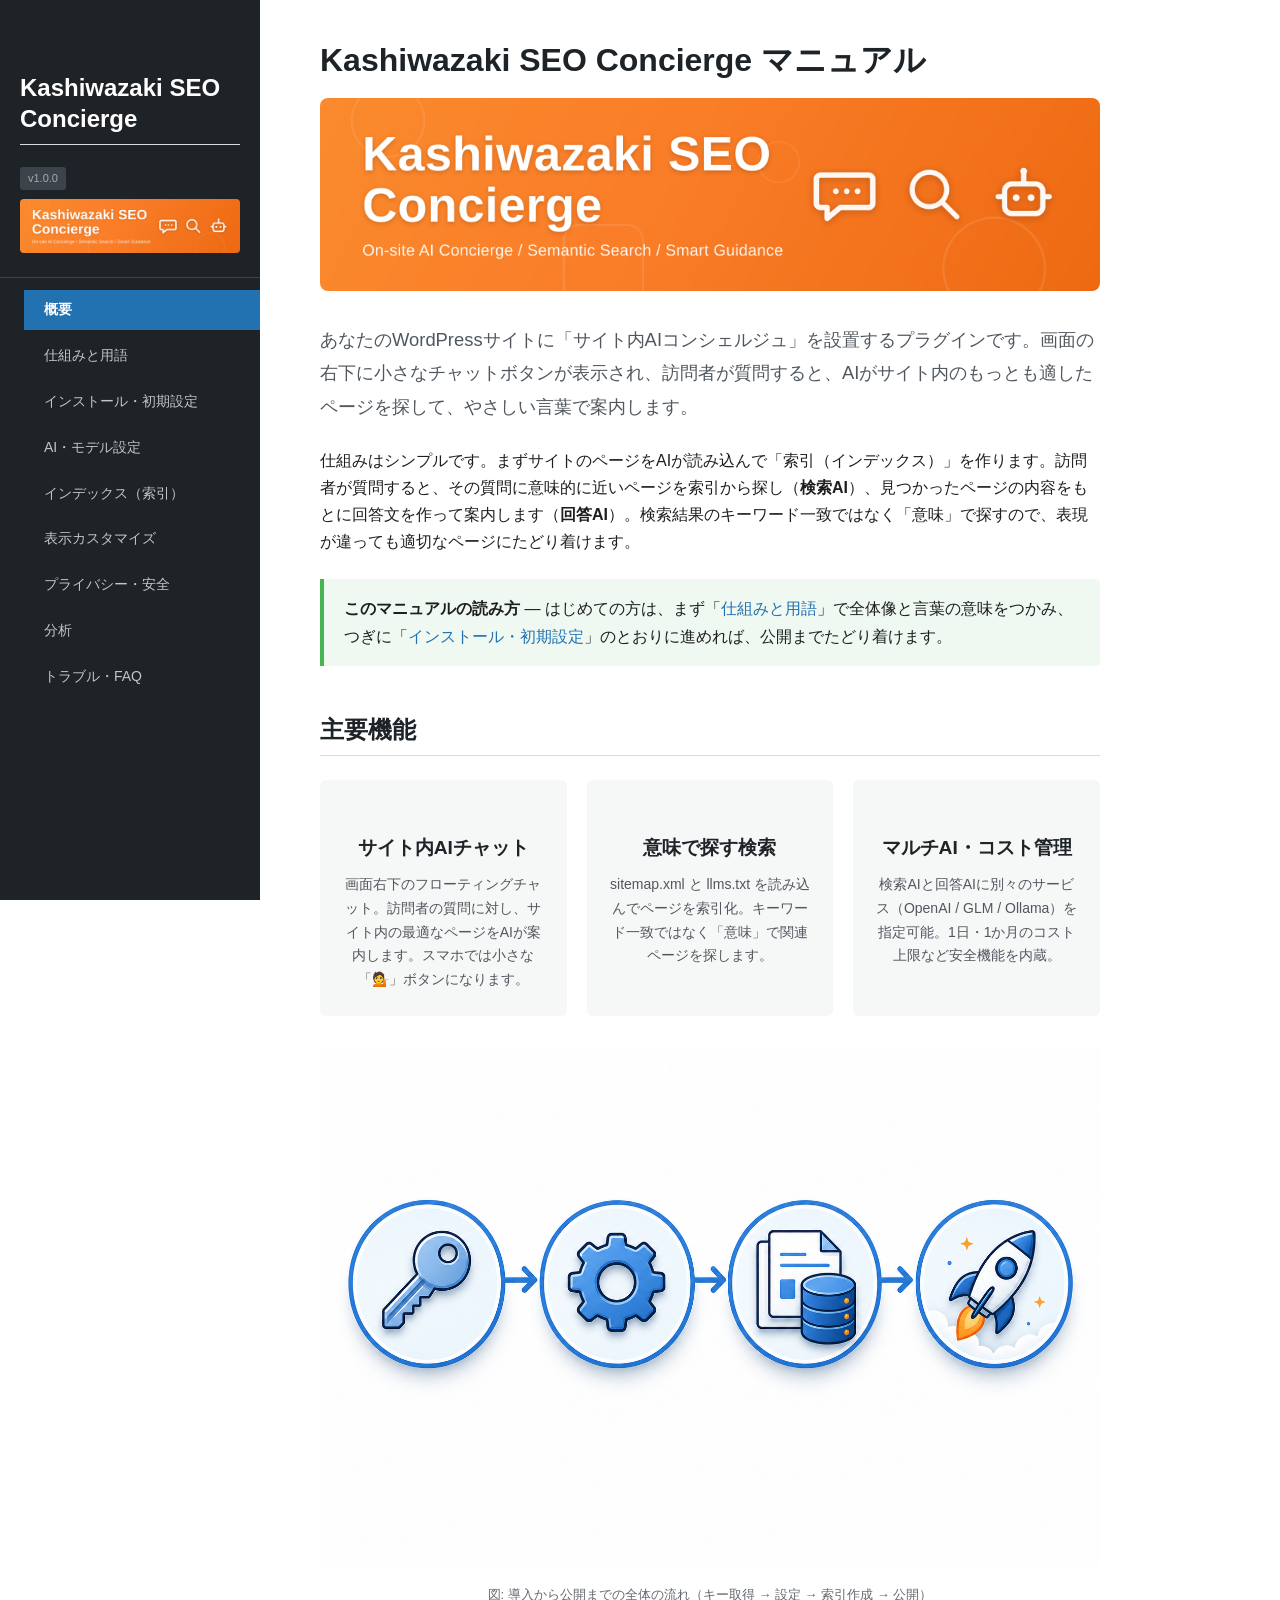
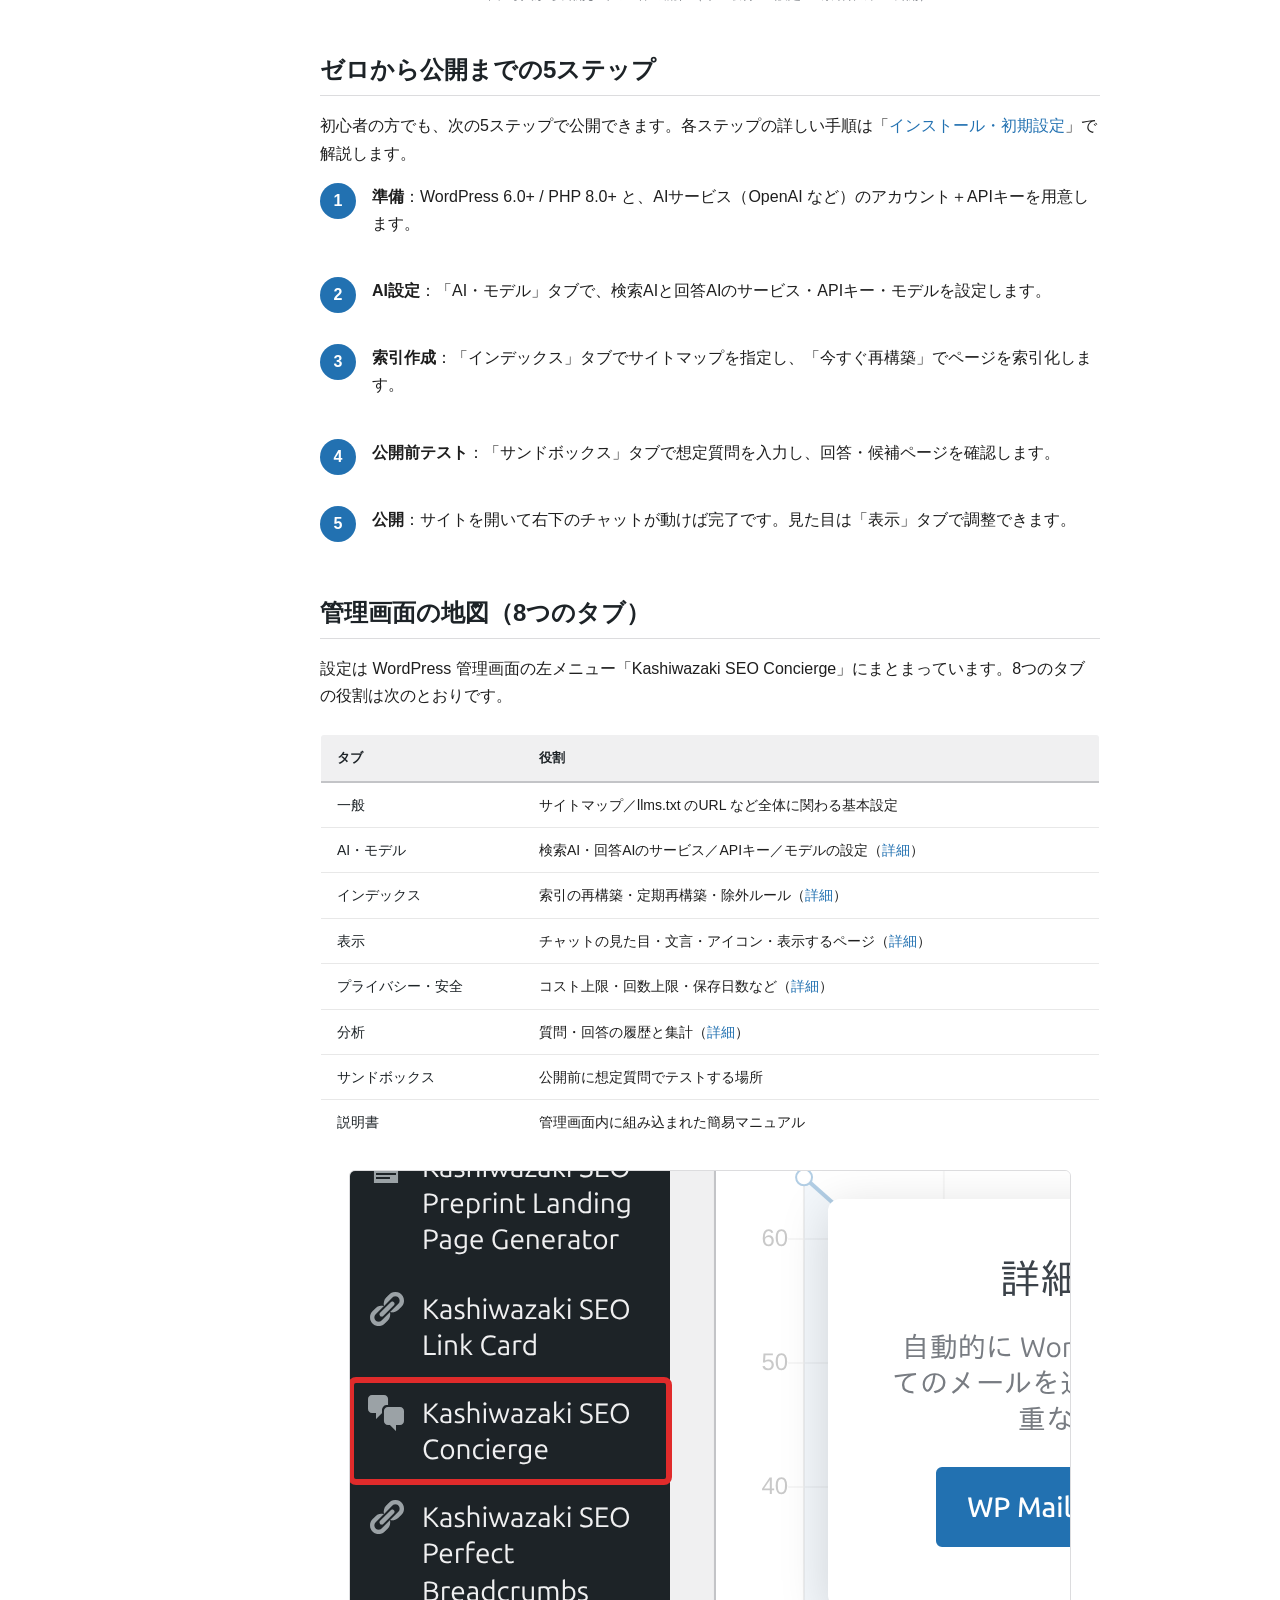
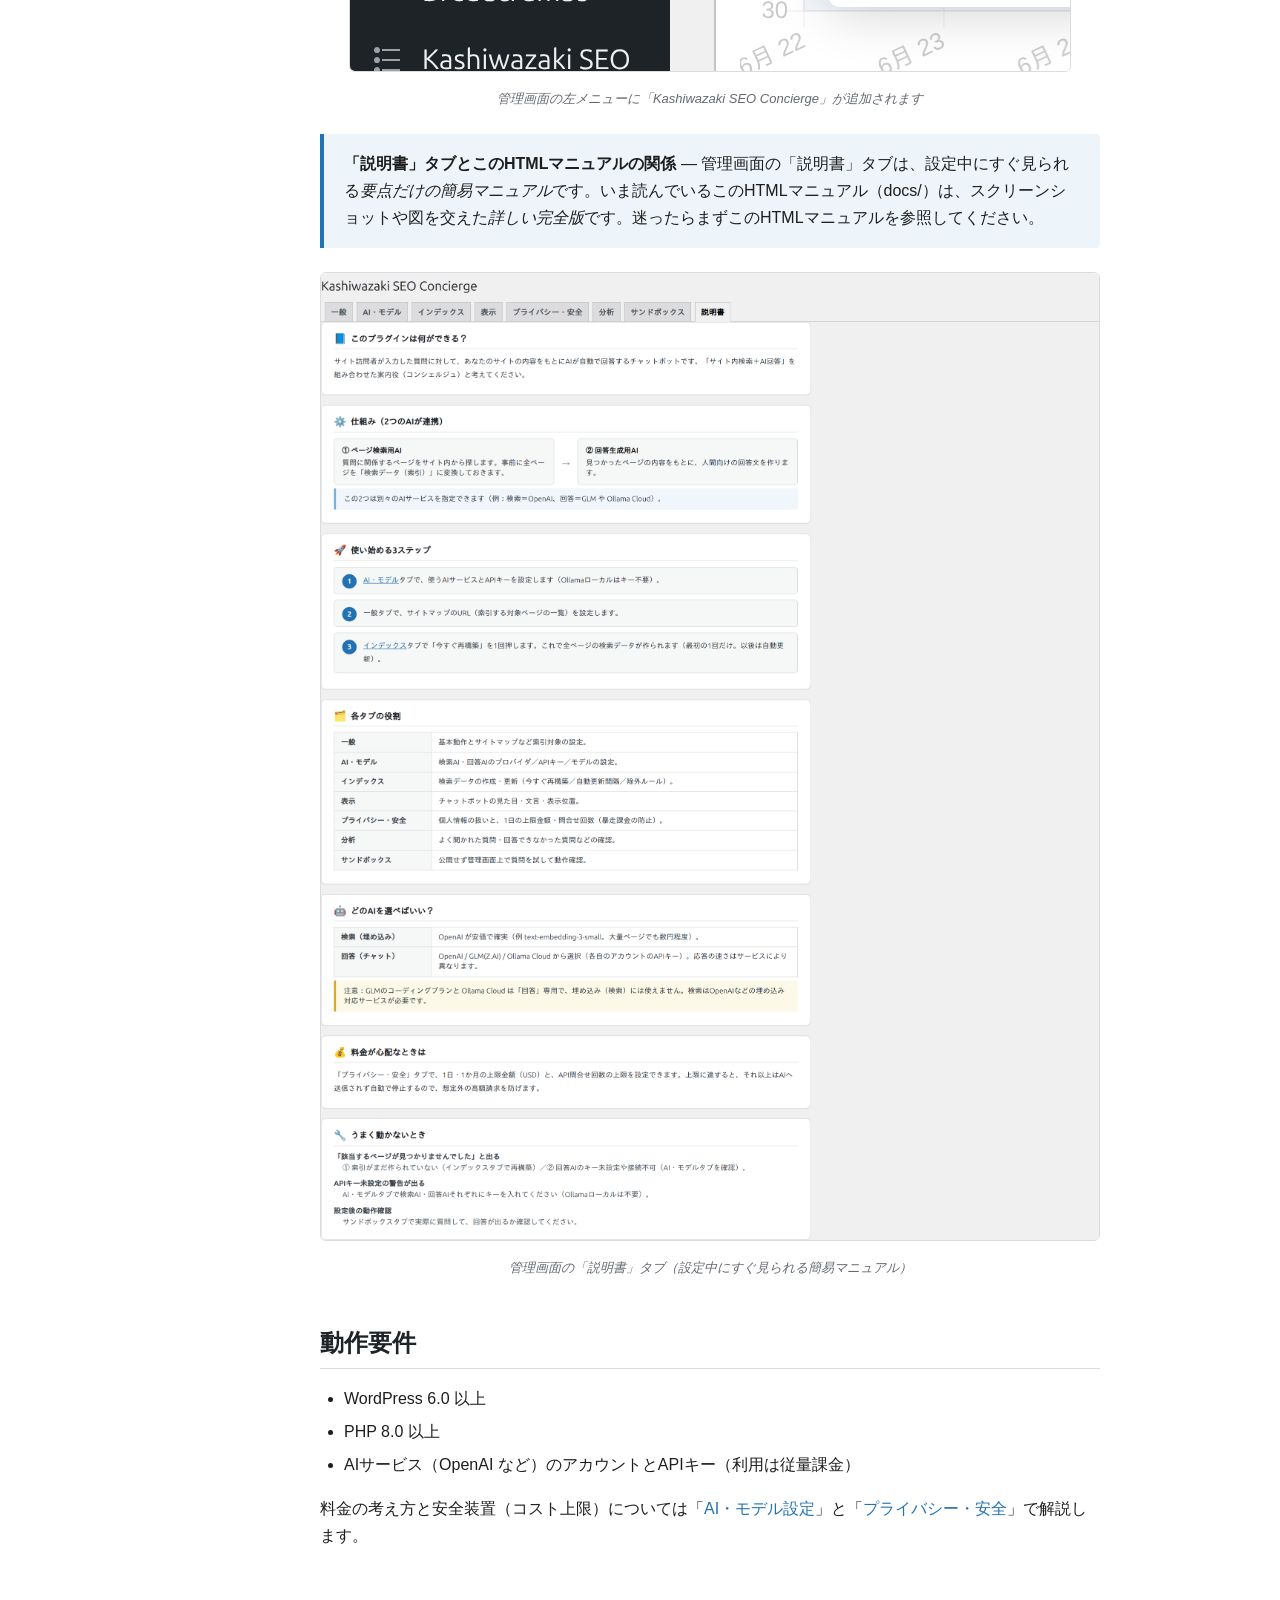
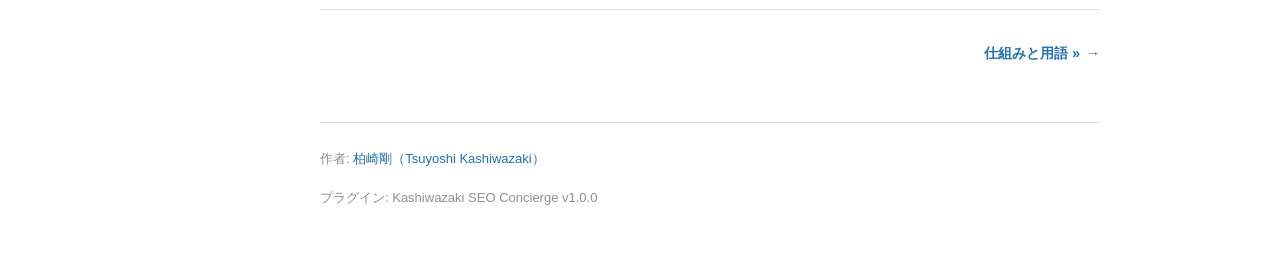
==== docs/index.html @ 4ad01d06 "Initial release v1.0.0" ====
<!DOCTYPE html>
<html lang="ja">
<head>
    <meta charset="UTF-8">
    <meta name="viewport" content="width=device-width, initial-scale=1.0">
    <title>概要 - Kashiwazaki SEO Concierge マニュアル</title>
    <link rel="stylesheet" href="css/style.css?v=1">
</head>
<body>
    <button class="hamburger-btn" aria-label="メニューを開く">&#9776;</button>
    <nav class="sidebar">
        <div class="sidebar-header">
            <h2 style="color:#fff;">Kashiwazaki SEO Concierge</h2>
            <span class="version">v1.0.0</span>
            <img src="images/main-visual.png" alt="" style="width:100%;border-radius:4px;margin-top:8px;">
        </div>
        <ul>
            <li><a href="index.html">概要</a></li>
            <li><a href="concepts.html">仕組みと用語</a></li>
            <li><a href="setup.html">インストール・初期設定</a></li>
            <li><a href="ai-settings.html">AI・モデル設定</a></li>
            <li><a href="index-settings.html">インデックス（索引）</a></li>
            <li><a href="display.html">表示カスタマイズ</a></li>
            <li><a href="privacy-safety.html">プライバシー・安全</a></li>
            <li><a href="analytics.html">分析</a></li>
            <li><a href="troubleshooting.html">トラブル・FAQ</a></li>
        </ul>
    </nav>
    <main class="content">
        <h1>Kashiwazaki SEO Concierge マニュアル</h1>

        <img src="images/main-visual.png" alt="Kashiwazaki SEO Concierge メインビジュアル" style="width:100%; border-radius:8px; margin-bottom:24px;">

        <p class="lead">あなたのWordPressサイトに「サイト内AIコンシェルジュ」を設置するプラグインです。画面の右下に小さなチャットボタンが表示され、訪問者が質問すると、AIがサイト内のもっとも適したページを探して、やさしい言葉で案内します。</p>

        <p>仕組みはシンプルです。まずサイトのページをAIが読み込んで「索引（インデックス）」を作ります。訪問者が質問すると、その質問に意味的に近いページを索引から探し（<strong>検索AI</strong>）、見つかったページの内容をもとに回答文を作って案内します（<strong>回答AI</strong>）。検索結果のキーワード一致ではなく「意味」で探すので、表現が違っても適切なページにたどり着けます。</p>

        <div class="callout callout-tip">
            <p><strong>このマニュアルの読み方</strong> — はじめての方は、まず「<a href="concepts.html">仕組みと用語</a>」で全体像と言葉の意味をつかみ、つぎに「<a href="setup.html">インストール・初期設定</a>」のとおりに進めれば、公開までたどり着けます。</p>
        </div>

        <section>
            <h2>主要機能</h2>
            <div class="feature-cards">
                <div class="feature-card">
                    <h3>サイト内AIチャット</h3>
                    <p>画面右下のフローティングチャット。訪問者の質問に対し、サイト内の最適なページをAIが案内します。スマホでは小さな「💁」ボタンになります。</p>
                </div>
                <div class="feature-card">
                    <h3>意味で探す検索</h3>
                    <p>sitemap.xml と llms.txt を読み込んでページを索引化。キーワード一致ではなく「意味」で関連ページを探します。</p>
                </div>
                <div class="feature-card">
                    <h3>マルチAI・コスト管理</h3>
                    <p>検索AIと回答AIに別々のサービス（OpenAI / GLM / Ollama）を指定可能。1日・1か月のコスト上限など安全機能を内蔵。</p>
                </div>
            </div>
        </section>

        <figure class="infographic">
            <img src="images/infographics/overview-flow.png" alt="導入から公開までの全体の流れ" class="lightbox-trigger">
            <figcaption>図: 導入から公開までの全体の流れ（キー取得 → 設定 → 索引作成 → 公開）</figcaption>
        </figure>

        <section>
            <h2>ゼロから公開までの5ステップ</h2>
            <p>初心者の方でも、次の5ステップで公開できます。各ステップの詳しい手順は「<a href="setup.html">インストール・初期設定</a>」で解説します。</p>
            <div class="step">
                <span class="step-number">1</span>
                <div class="step-body"><p><strong>準備</strong>：WordPress 6.0+ / PHP 8.0+ と、AIサービス（OpenAI など）のアカウント＋APIキーを用意します。</p></div>
            </div>
            <div class="step">
                <span class="step-number">2</span>
                <div class="step-body"><p><strong>AI設定</strong>：「AI・モデル」タブで、検索AIと回答AIのサービス・APIキー・モデルを設定します。</p></div>
            </div>
            <div class="step">
                <span class="step-number">3</span>
                <div class="step-body"><p><strong>索引作成</strong>：「インデックス」タブでサイトマップを指定し、「今すぐ再構築」でページを索引化します。</p></div>
            </div>
            <div class="step">
                <span class="step-number">4</span>
                <div class="step-body"><p><strong>公開前テスト</strong>：「サンドボックス」タブで想定質問を入力し、回答・候補ページを確認します。</p></div>
            </div>
            <div class="step">
                <span class="step-number">5</span>
                <div class="step-body"><p><strong>公開</strong>：サイトを開いて右下のチャットが動けば完了です。見た目は「表示」タブで調整できます。</p></div>
            </div>
        </section>

        <section>
            <h2>管理画面の地図（8つのタブ）</h2>
            <p>設定は WordPress 管理画面の左メニュー「Kashiwazaki SEO Concierge」にまとまっています。8つのタブの役割は次のとおりです。</p>
            <table>
                <thead><tr><th style="width:26%;">タブ</th><th>役割</th></tr></thead>
                <tbody>
                    <tr><td>一般</td><td>サイトマップ／llms.txt のURL など全体に関わる基本設定</td></tr>
                    <tr><td>AI・モデル</td><td>検索AI・回答AIのサービス／APIキー／モデルの設定（<a href="ai-settings.html">詳細</a>）</td></tr>
                    <tr><td>インデックス</td><td>索引の再構築・定期再構築・除外ルール（<a href="index-settings.html">詳細</a>）</td></tr>
                    <tr><td>表示</td><td>チャットの見た目・文言・アイコン・表示するページ（<a href="display.html">詳細</a>）</td></tr>
                    <tr><td>プライバシー・安全</td><td>コスト上限・回数上限・保存日数など（<a href="privacy-safety.html">詳細</a>）</td></tr>
                    <tr><td>分析</td><td>質問・回答の履歴と集計（<a href="analytics.html">詳細</a>）</td></tr>
                    <tr><td>サンドボックス</td><td>公開前に想定質問でテストする場所</td></tr>
                    <tr><td>説明書</td><td>管理画面内に組み込まれた簡易マニュアル</td></tr>
                </tbody>
            </table>
            <figure class="screenshot">
                <img src="images/screenshots/00-menu.png" alt="管理画面メニューの位置" class="lightbox-trigger">
                <figcaption>管理画面の左メニューに「Kashiwazaki SEO Concierge」が追加されます</figcaption>
            </figure>
        </section>

        <div class="callout callout-note">
            <p><strong>「説明書」タブとこのHTMLマニュアルの関係</strong> — 管理画面の「説明書」タブは、設定中にすぐ見られる<em>要点だけの簡易マニュアル</em>です。いま読んでいるこのHTMLマニュアル（docs/）は、スクリーンショットや図を交えた<em>詳しい完全版</em>です。迷ったらまずこのHTMLマニュアルを参照してください。</p>
        </div>

        <figure class="screenshot">
            <img src="images/screenshots/08-manual.png" alt="管理画面内の説明書タブ" class="lightbox-trigger">
            <figcaption>管理画面の「説明書」タブ（設定中にすぐ見られる簡易マニュアル）</figcaption>
        </figure>

        <section>
            <h2>動作要件</h2>
            <ul>
                <li>WordPress 6.0 以上</li>
                <li>PHP 8.0 以上</li>
                <li>AIサービス（OpenAI など）のアカウントとAPIキー（利用は従量課金）</li>
            </ul>
            <p>料金の考え方と安全装置（コスト上限）については「<a href="ai-settings.html">AI・モデル設定</a>」と「<a href="privacy-safety.html">プライバシー・安全</a>」で解説します。</p>
        </section>

        <nav class="page-nav">
            <span></span>
            <a href="concepts.html" class="next">仕組みと用語 &raquo;</a>
        </nav>

        <footer class="manual-footer">
            <p>作者: <a href="https://www.tsuyoshikashiwazaki.jp/profile/" target="_blank" rel="noopener">柏崎剛（Tsuyoshi Kashiwazaki）</a></p>
            <p>プラグイン: Kashiwazaki SEO Concierge v1.0.0</p>
        </footer>
    </main>

    <div class="lightbox"></div>

    <script src="js/manual.js?v=1"></script>
</body>
</html>
---- docs/css/style.css ----
/* ========================================
   WordPress Plugin Manual - Common Stylesheet
   ======================================== */

/* ========================================
   1. Base / Reset
   ======================================== */

*,
*::before,
*::after {
    margin: 0;
    padding: 0;
    box-sizing: border-box;
}

html {
    font-size: 16px;
    scroll-behavior: smooth;
}

body {
    font-family: -apple-system, BlinkMacSystemFont, "Segoe UI", Roboto, Oxygen,
        Ubuntu, Cantarell, "Fira Sans", "Droid Sans", "Helvetica Neue", Arial,
        sans-serif;
    color: #1e1e1e;
    background: #fff;
    line-height: 1.7;
}

img {
    max-width: 100%;
    height: auto;
}

a {
    color: #2271b1;
    text-decoration: none;
}

a:hover {
    color: #135e96;
    text-decoration: underline;
}

/* ========================================
   2. Sidebar
   ======================================== */

.sidebar {
    position: fixed;
    top: 0;
    left: 0;
    width: 260px;
    height: 100vh;
    background: #1d2327;
    color: #fff;
    overflow-y: auto;
    z-index: 100;
    padding-bottom: 40px;
}

.sidebar-header {
    padding: 24px 20px 16px;
    border-bottom: 1px solid #3c434a;
}

.sidebar-header h1 {
    font-size: 15px;
    font-weight: 600;
    line-height: 1.4;
    color: #fff;
}

.sidebar-header .version {
    display: inline-block;
    margin-top: 6px;
    font-size: 11px;
    color: #a7aaad;
    background: #3c434a;
    padding: 2px 8px;
    border-radius: 3px;
}

.sidebar ul {
    list-style: none;
    padding: 12px 0;
}

.sidebar ul li a {
    display: block;
    padding: 8px 20px;
    color: #c3c4c7;
    font-size: 14px;
    transition: background 0.15s, color 0.15s;
}

.sidebar ul li a:hover {
    background: #2c3338;
    color: #fff;
    text-decoration: none;
}

.sidebar ul li.active a {
    background: #2271b1;
    color: #fff;
    font-weight: 600;
}

.sidebar ul li.section-label {
    padding: 18px 20px 4px;
    font-size: 11px;
    font-weight: 700;
    text-transform: uppercase;
    letter-spacing: 0.06em;
    color: #8c8f94;
}

/* ========================================
   3. Main Content
   ======================================== */

.content {
    margin-left: 260px;
    max-width: 900px;
    padding: 40px 60px;
}

/* ========================================
   4. Typography
   ======================================== */

h1, h2, h3, h4, h5, h6 {
    color: #1d2327;
    font-weight: 600;
    line-height: 1.3;
}

h1 {
    font-size: 2rem;
    margin-bottom: 16px;
}

h2 {
    font-size: 1.5rem;
    margin-top: 48px;
    margin-bottom: 16px;
    padding-bottom: 10px;
    border-bottom: 1px solid #dcdcde;
}

h3 {
    font-size: 1.2rem;
    margin-top: 32px;
    margin-bottom: 12px;
}

h4 {
    font-size: 1.05rem;
    margin-top: 24px;
    margin-bottom: 8px;
}

p {
    margin-bottom: 16px;
}

.lead {
    font-size: 1.15rem;
    color: #50575e;
    line-height: 1.8;
    margin-bottom: 24px;
}

/* ========================================
   5. Steps
   ======================================== */

.step {
    display: flex;
    gap: 16px;
    margin-bottom: 24px;
    align-items: flex-start;
}

.step-number {
    flex-shrink: 0;
    width: 36px;
    height: 36px;
    background: #2271b1;
    color: #fff;
    border-radius: 50%;
    display: flex;
    align-items: center;
    justify-content: center;
    font-size: 16px;
    font-weight: 700;
    line-height: 1;
}

.step-content {
    flex: 1;
    padding-top: 4px;
}

.step-content p:last-child {
    margin-bottom: 0;
}

/* ========================================
   6. Callout Boxes
   ======================================== */

.callout {
    padding: 16px 20px;
    margin: 24px 0;
    border-left: 4px solid;
    border-radius: 0 4px 4px 0;
}

.callout-title {
    font-weight: 700;
    margin-bottom: 6px;
}

.callout p:last-child {
    margin-bottom: 0;
}

.callout-tip {
    border-left-color: #46b450;
    background: #f0f9f1;
}

.callout-tip .callout-title {
    color: #2e7d32;
}

.callout-warning {
    border-left-color: #ffb900;
    background: #fef8e7;
}

.callout-warning .callout-title {
    color: #8b6914;
}

.callout-note {
    border-left-color: #2271b1;
    background: #edf5fa;
}

.callout-note .callout-title {
    color: #2271b1;
}

/* ========================================
   7. Screenshots
   ======================================== */

.screenshot {
    margin: 24px 0;
    text-align: center;
}

.screenshot img {
    max-width: 100%;
    border: 1px solid #dcdcde;
    border-radius: 6px;
    cursor: zoom-in;
}

.screenshot figcaption,
.screenshot .caption {
    font-size: 13px;
    color: #646970;
    margin-top: 8px;
    font-style: italic;
}

/* ========================================
   8. Infographic Images
   ======================================== */

.infographic {
    margin: 32px 0;
    text-align: center;
}

.infographic img {
    max-width: 100%;
    display: inline-block;
}

.infographic figcaption,
.infographic .caption {
    font-size: 13px;
    color: #646970;
    margin-top: 8px;
}

/* ========================================
   9. Feature Cards
   ======================================== */

.feature-cards {
    display: grid;
    grid-template-columns: repeat(3, 1fr);
    gap: 20px;
    margin: 24px 0;
}

.feature-card {
    background: #f6f7f7;
    border-radius: 6px;
    padding: 24px 20px;
    text-align: center;
}

.feature-card h4 {
    margin-top: 0;
    margin-bottom: 8px;
}

.feature-card p {
    font-size: 14px;
    color: #50575e;
    margin-bottom: 0;
}

.feature-card .icon {
    font-size: 28px;
    margin-bottom: 12px;
    display: block;
}

/* ========================================
   10. Tables (widefat style)
   ======================================== */

table,
table.widefat {
    width: 100%;
    border-collapse: collapse;
    margin: 24px 0;
    font-size: 14px;
    border: 1px solid #dcdcde;
    border-radius: 4px;
    overflow: hidden;
}

table thead th,
table.widefat thead th {
    background: #f0f0f1;
    text-align: left;
    padding: 12px 16px;
    font-weight: 600;
    font-size: 13px;
    color: #1d2327;
    border-bottom: 2px solid #c3c4c7;
    letter-spacing: 0.02em;
}

table tbody td,
table.widefat tbody td {
    padding: 11px 16px;
    border-bottom: 1px solid #e8e8e8;
    vertical-align: top;
    line-height: 1.6;
}

table tbody tr:hover,
table.widefat tbody tr:hover {
    background: #f6f7f7;
}

table tbody tr:last-child td,
table.widefat tbody tr:last-child td {
    border-bottom: none;
}

table tbody td:first-child {
    font-weight: 500;
    color: #1d2327;
}

/* ========================================
   11. HTTP Status Color Coding
   ======================================== */

.http-2xx {
    color: #00a32a;
    font-weight: 600;
}

.http-3xx {
    color: #2271b1;
    font-weight: 600;
}

.http-4xx {
    color: #dba617;
    font-weight: 600;
}

.http-5xx {
    color: #d63638;
    font-weight: 600;
}

/* ========================================
   12. Status Badges
   ======================================== */

.status-badge {
    display: inline-block;
    padding: 2px 10px;
    border-radius: 12px;
    font-size: 12px;
    font-weight: 600;
    line-height: 1.6;
    white-space: nowrap;
}

.status-ok {
    background: #edfaef;
    color: #00a32a;
}

.status-warning {
    background: #fef8e7;
    color: #996800;
}

.status-error {
    background: #fcf0f1;
    color: #d63638;
}

/* ========================================
   13. Lightbox Overlay
   ======================================== */

.lightbox {
    display: none;
    position: fixed;
    inset: 0;
    z-index: 9999;
    background: rgba(0, 0, 0, 0.85);
    align-items: center;
    justify-content: center;
    cursor: zoom-out;
}

.lightbox.active {
    display: flex;
}

.lightbox img {
    max-width: 90vw;
    max-height: 90vh;
    border-radius: 4px;
    box-shadow: 0 4px 30px rgba(0, 0, 0, 0.4);
}

.lightbox-close {
    position: absolute;
    top: 20px;
    right: 28px;
    background: none;
    border: none;
    color: #fff;
    font-size: 36px;
    cursor: pointer;
    line-height: 1;
    opacity: 0.8;
    transition: opacity 0.15s;
}

.lightbox-close:hover {
    opacity: 1;
}

/* ========================================
   14. Page Navigation
   ======================================== */

.page-nav {
    display: flex;
    justify-content: space-between;
    margin-top: 60px;
    padding-top: 24px;
    border-top: 1px solid #dcdcde;
}

.page-nav a {
    display: inline-flex;
    align-items: center;
    gap: 6px;
    font-size: 14px;
    font-weight: 600;
    color: #2271b1;
    padding: 8px 0;
}

.page-nav a:hover {
    color: #135e96;
    text-decoration: none;
}

.page-nav .prev::before {
    content: "\2190";
}

.page-nav .next::after {
    content: "\2192";
}

/* ========================================
   15. Manual Footer
   ======================================== */

.manual-footer {
    margin-top: 48px;
    padding: 24px 0 0;
    border-top: 1px solid #dcdcde;
    font-size: 13px;
    color: #8c8f94;
    line-height: 1.8;
}

.manual-footer a {
    color: #2271b1;
}

.manual-footer a:hover {
    color: #135e96;
}

/* ========================================
   16. Code Blocks
   ======================================== */

code {
    background: #f0f0f1;
    padding: 2px 6px;
    border-radius: 3px;
    font-size: 13px;
    font-family: Menlo, Consolas, "DejaVu Sans Mono", monospace;
    color: #1d2327;
}

pre {
    background: #2c3338;
    color: #e4e6e8;
    padding: 20px 24px;
    border-radius: 6px;
    overflow-x: auto;
    margin: 24px 0;
    font-size: 13px;
    line-height: 1.6;
}

pre code {
    background: none;
    padding: 0;
    border-radius: 0;
    color: inherit;
    font-size: inherit;
}

/* ========================================
   17. Lists
   ======================================== */

ul, ol {
    margin: 0 0 16px 24px;
}

li {
    margin-bottom: 6px;
}

/* ========================================
   18. Hamburger Menu Button
   ======================================== */

.hamburger-btn {
    display: none;
    position: fixed;
    top: 12px;
    left: 12px;
    z-index: 200;
    background: #1d2327;
    border: none;
    color: #fff;
    width: 40px;
    height: 40px;
    border-radius: 4px;
    cursor: pointer;
    font-size: 22px;
    align-items: center;
    justify-content: center;
    line-height: 1;
}

/* ========================================
   19. Responsive (max-width: 768px)
   ======================================== */

@media (max-width: 768px) {
    .sidebar {
        transform: translateX(-100%);
        transition: transform 0.25s ease;
    }

    .sidebar.open {
        transform: translateX(0);
    }

    .content {
        margin-left: 0;
        padding: 60px 20px 40px;
    }

    .hamburger-btn {
        display: flex;
    }

    .feature-cards {
        grid-template-columns: 1fr;
    }

    .page-nav {
        flex-direction: column;
        gap: 12px;
    }

    table.widefat {
        font-size: 13px;
    }

    table.widefat thead th,
    table.widefat tbody td {
        padding: 8px 10px;
    }

    h1 {
        font-size: 1.6rem;
    }

    h2 {
        font-size: 1.3rem;
    }
}
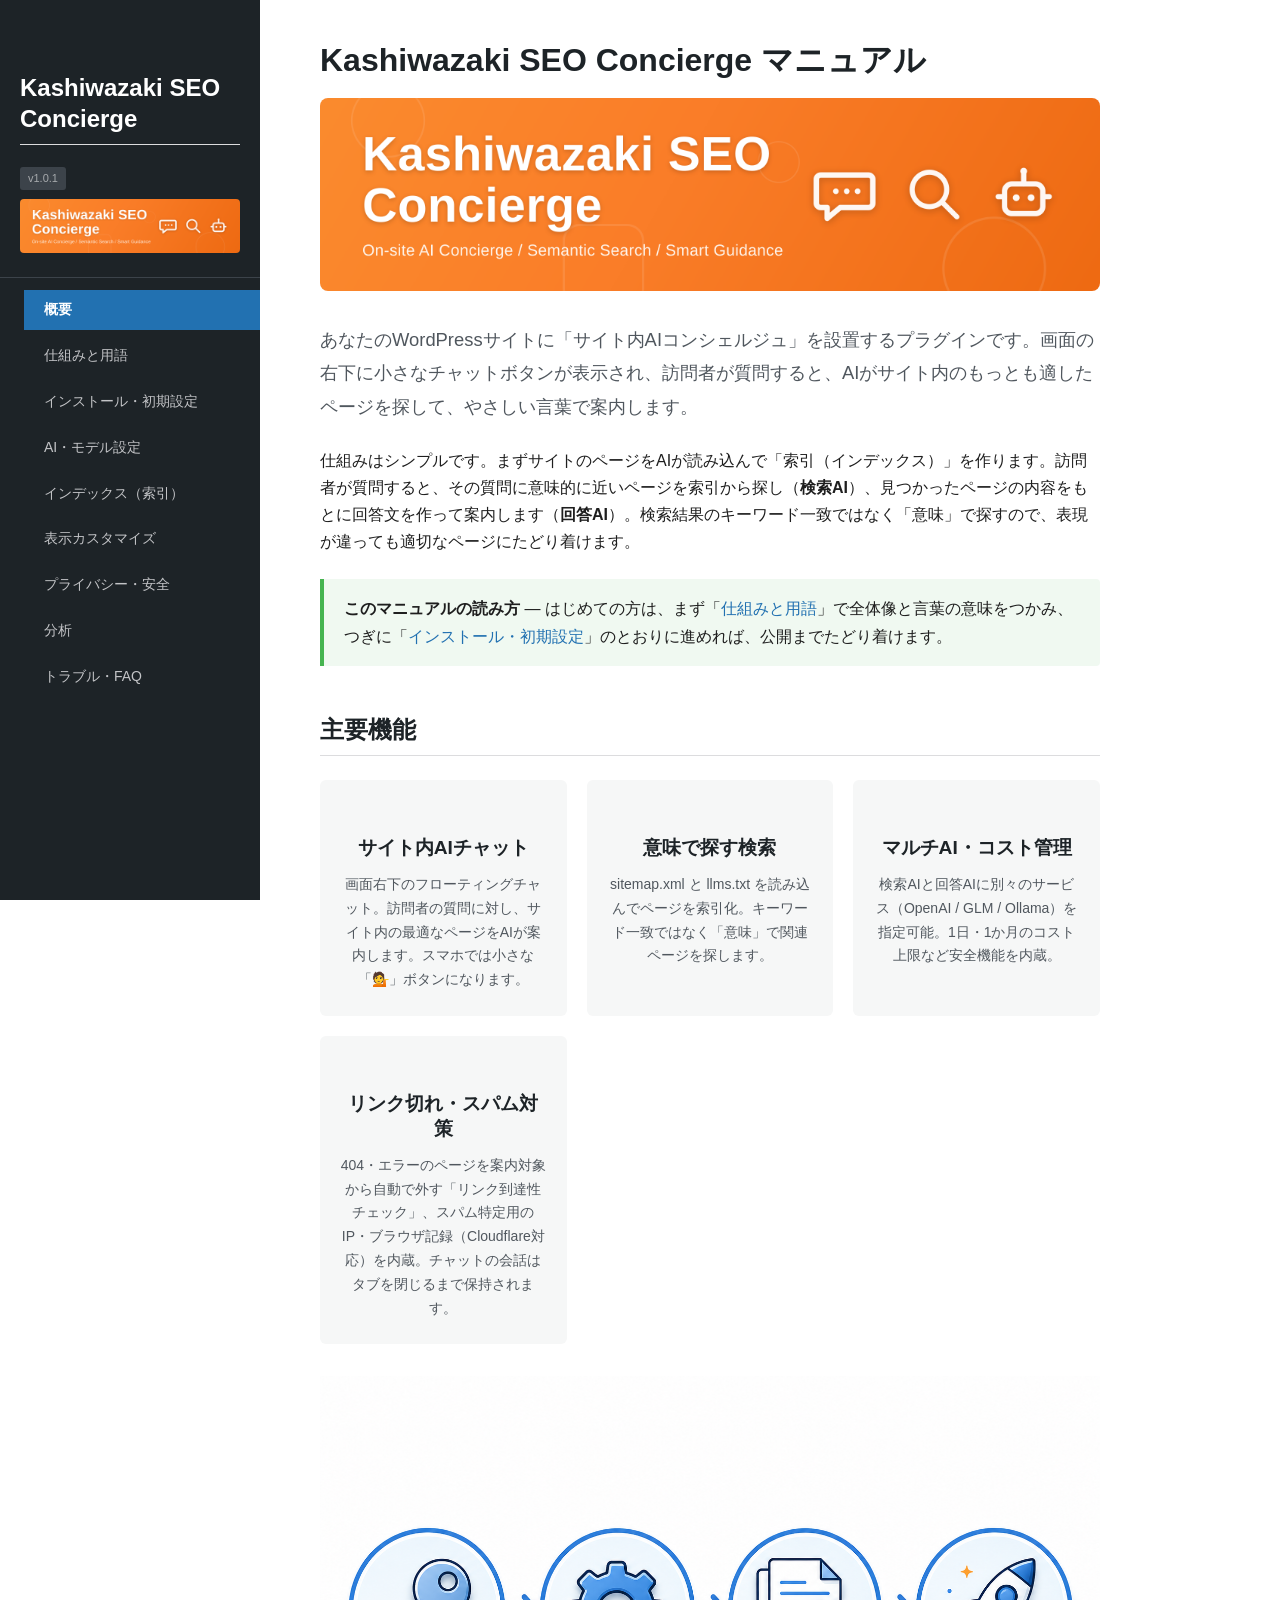
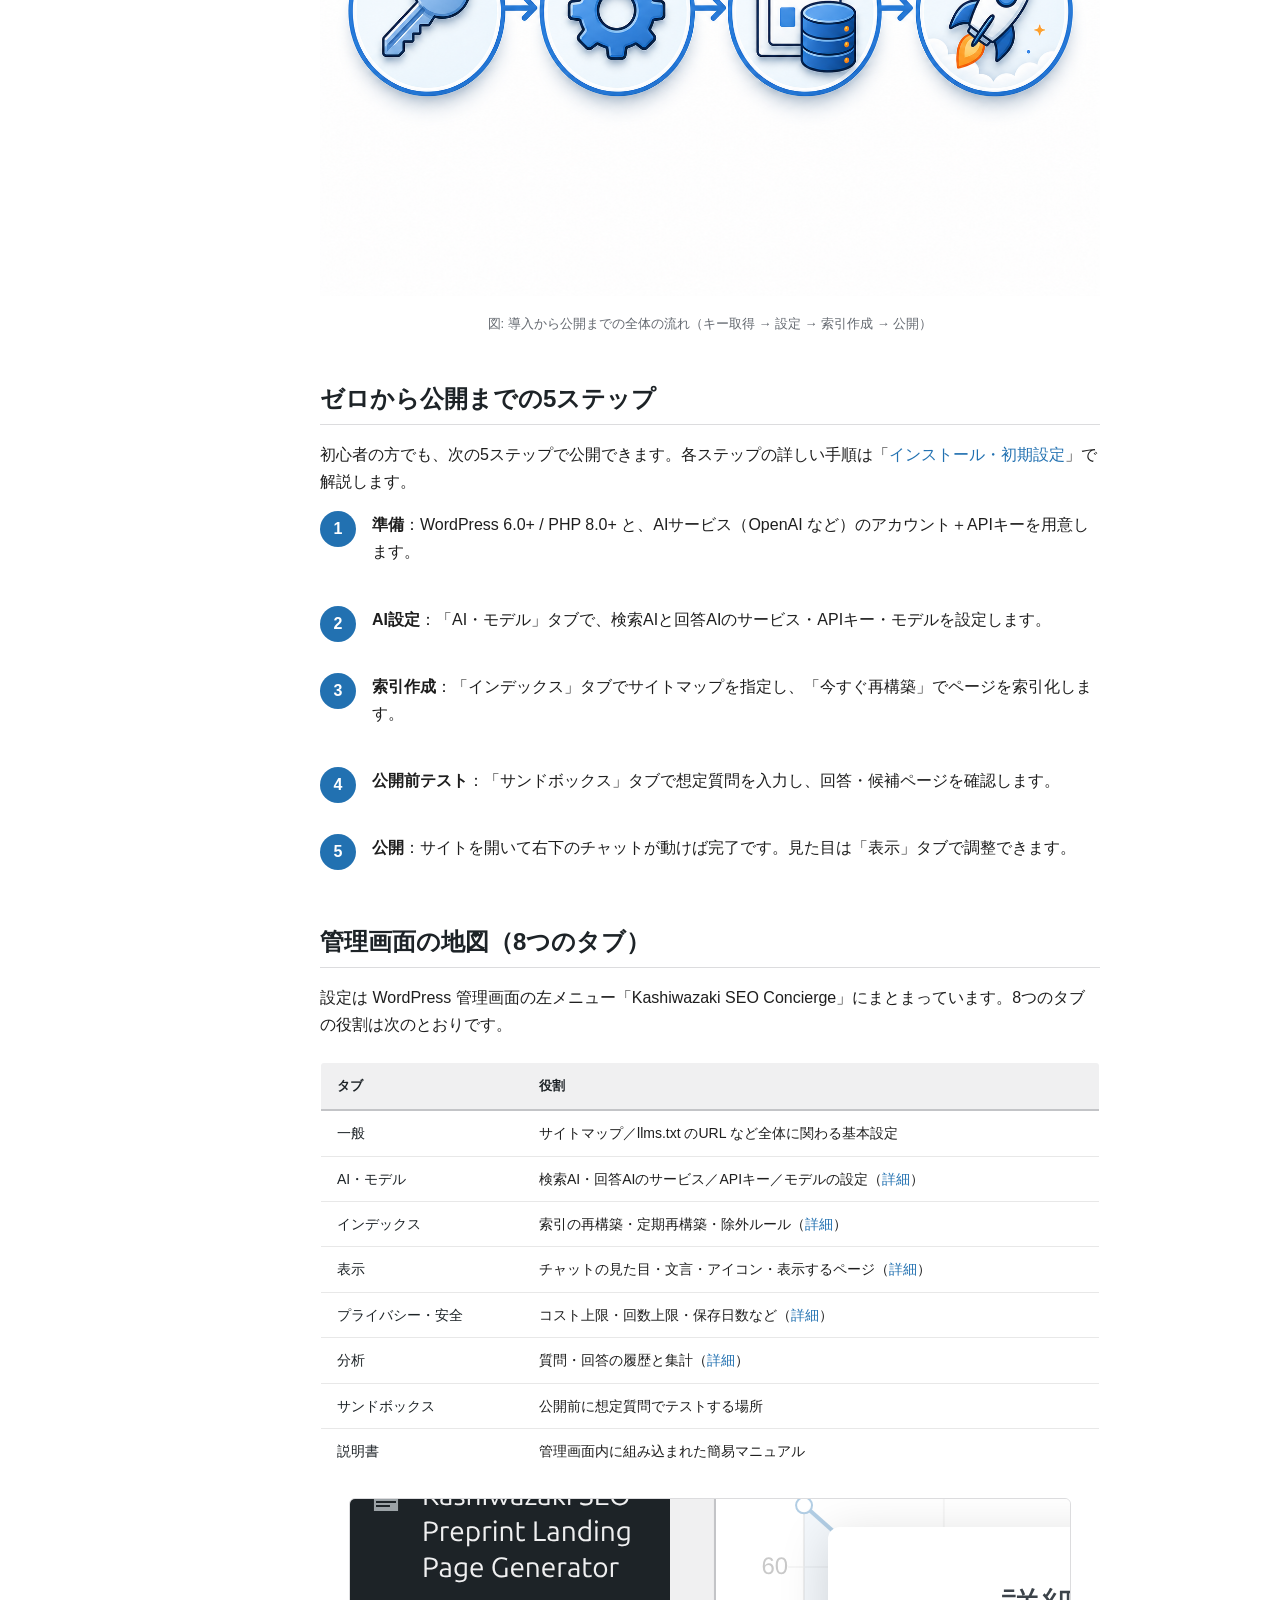
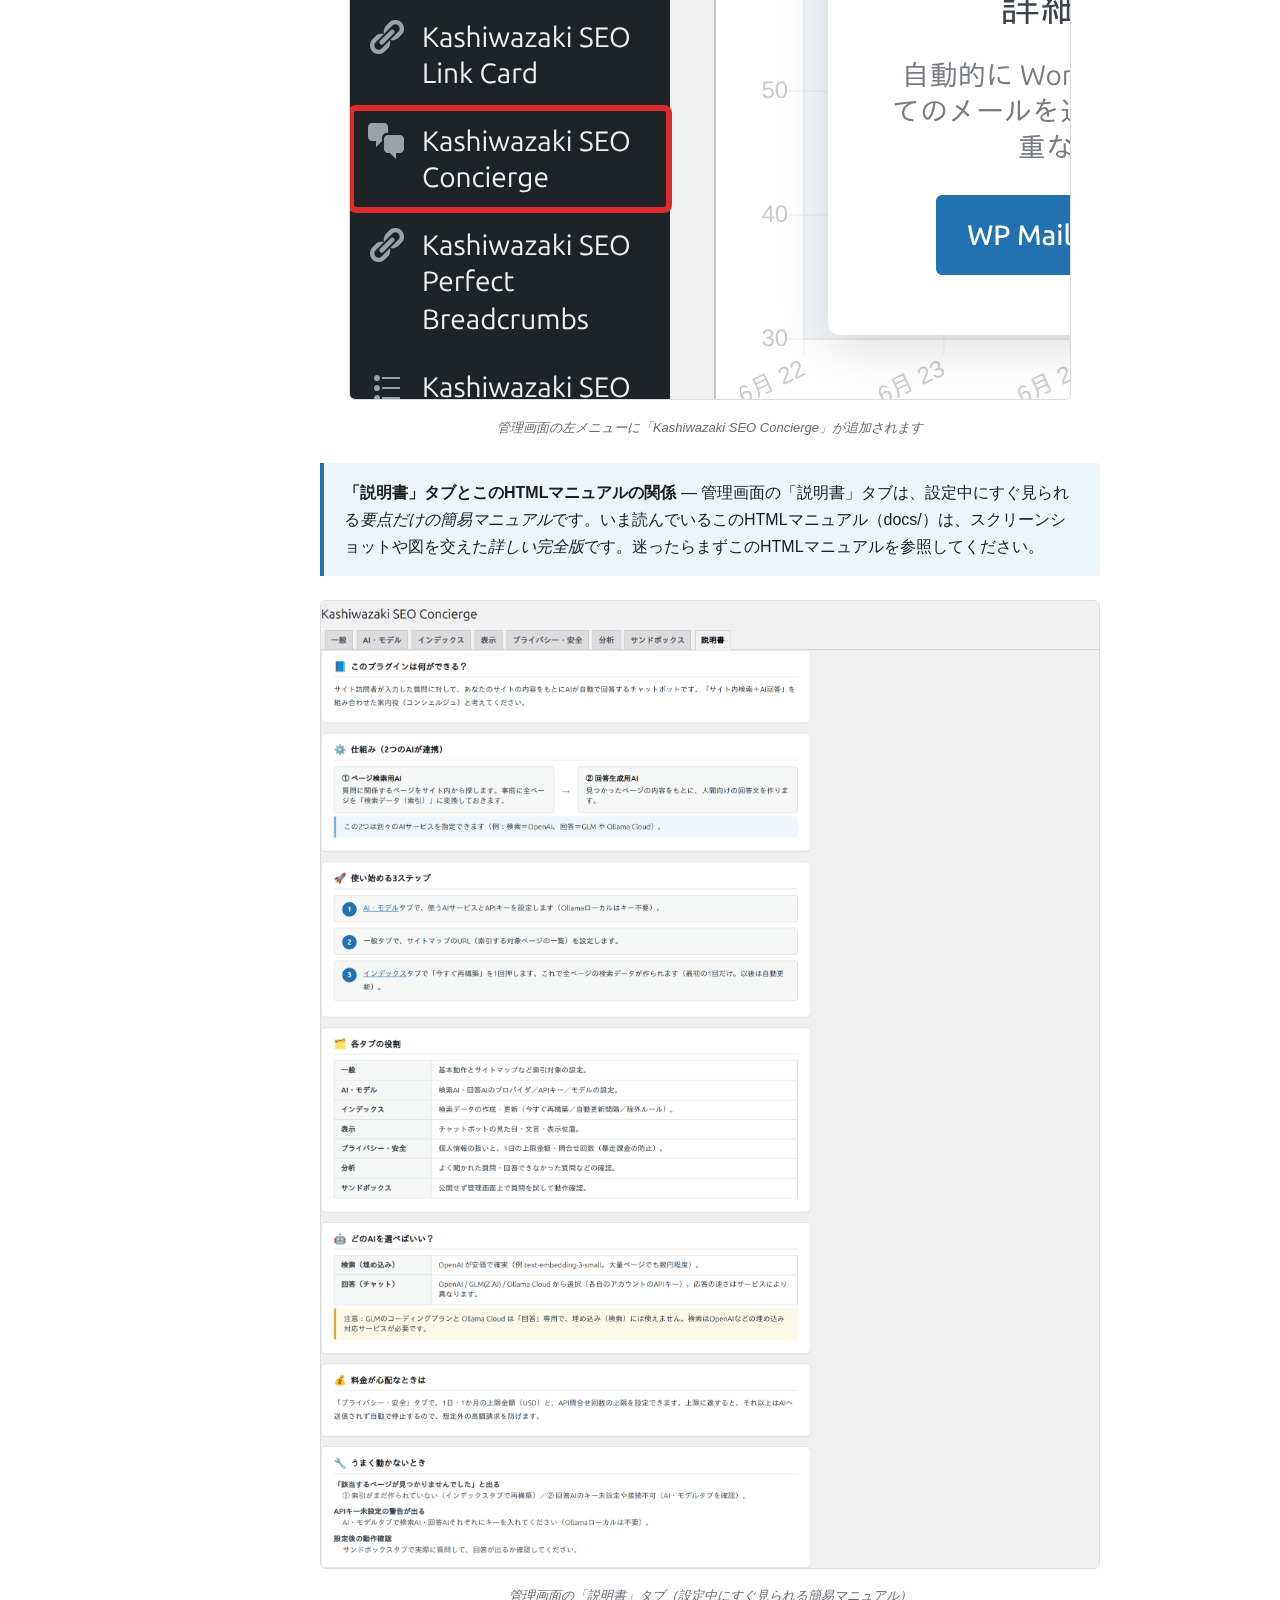
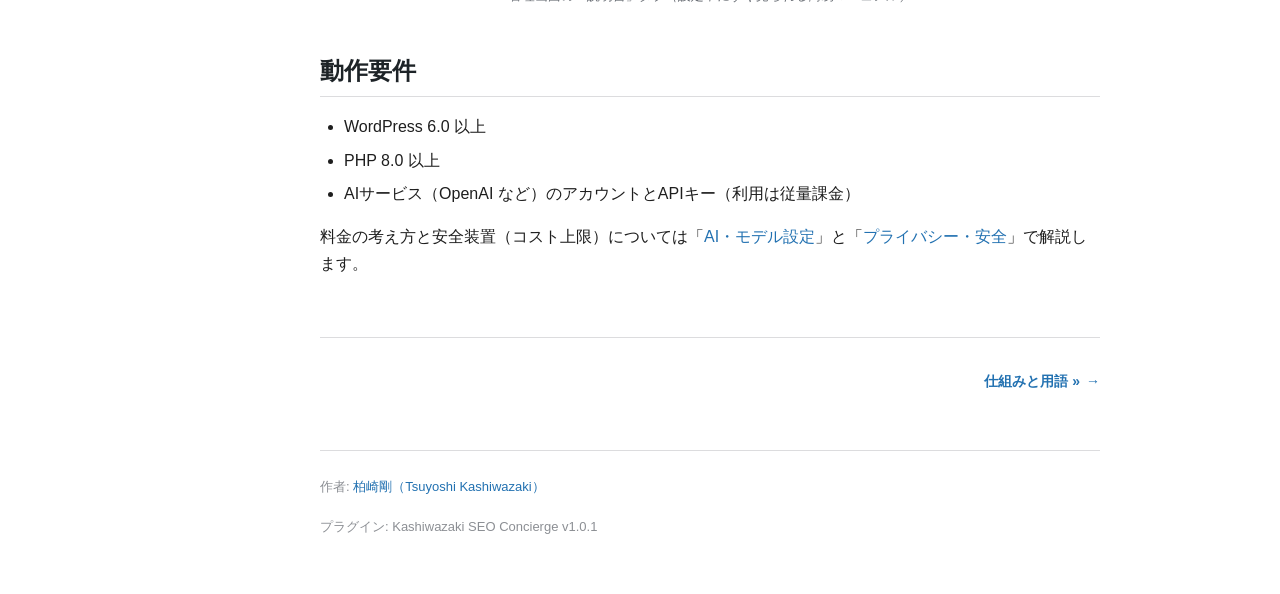
==== commit b0f59a0f: "Update to v1.0.1 - Add link reachability check: auto-exclude 404/error pages from answers and auto-r" ====
--- a/docs/index.html
+++ b/docs/index.html
@@ -11,7 +11,7 @@
     <nav class="sidebar">
         <div class="sidebar-header">
             <h2 style="color:#fff;">Kashiwazaki SEO Concierge</h2>
-            <span class="version">v1.0.0</span>
+            <span class="version">v1.0.1</span>
             <img src="images/main-visual.png" alt="" style="width:100%;border-radius:4px;margin-top:8px;">
         </div>
         <ul>
@@ -53,6 +53,10 @@
                 <div class="feature-card">
                     <h3>マルチAI・コスト管理</h3>
                     <p>検索AIと回答AIに別々のサービス（OpenAI / GLM / Ollama）を指定可能。1日・1か月のコスト上限など安全機能を内蔵。</p>
+                </div>
+                <div class="feature-card">
+                    <h3>リンク切れ・スパム対策</h3>
+                    <p>404・エラーのページを案内対象から自動で外す「リンク到達性チェック」、スパム特定用のIP・ブラウザ記録（Cloudflare対応）を内蔵。チャットの会話はタブを閉じるまで保持されます。</p>
                 </div>
             </div>
         </section>
@@ -135,7 +139,7 @@
 
         <footer class="manual-footer">
             <p>作者: <a href="https://www.tsuyoshikashiwazaki.jp/profile/" target="_blank" rel="noopener">柏崎剛（Tsuyoshi Kashiwazaki）</a></p>
-            <p>プラグイン: Kashiwazaki SEO Concierge v1.0.0</p>
+            <p>プラグイン: Kashiwazaki SEO Concierge v1.0.1</p>
         </footer>
     </main>
 
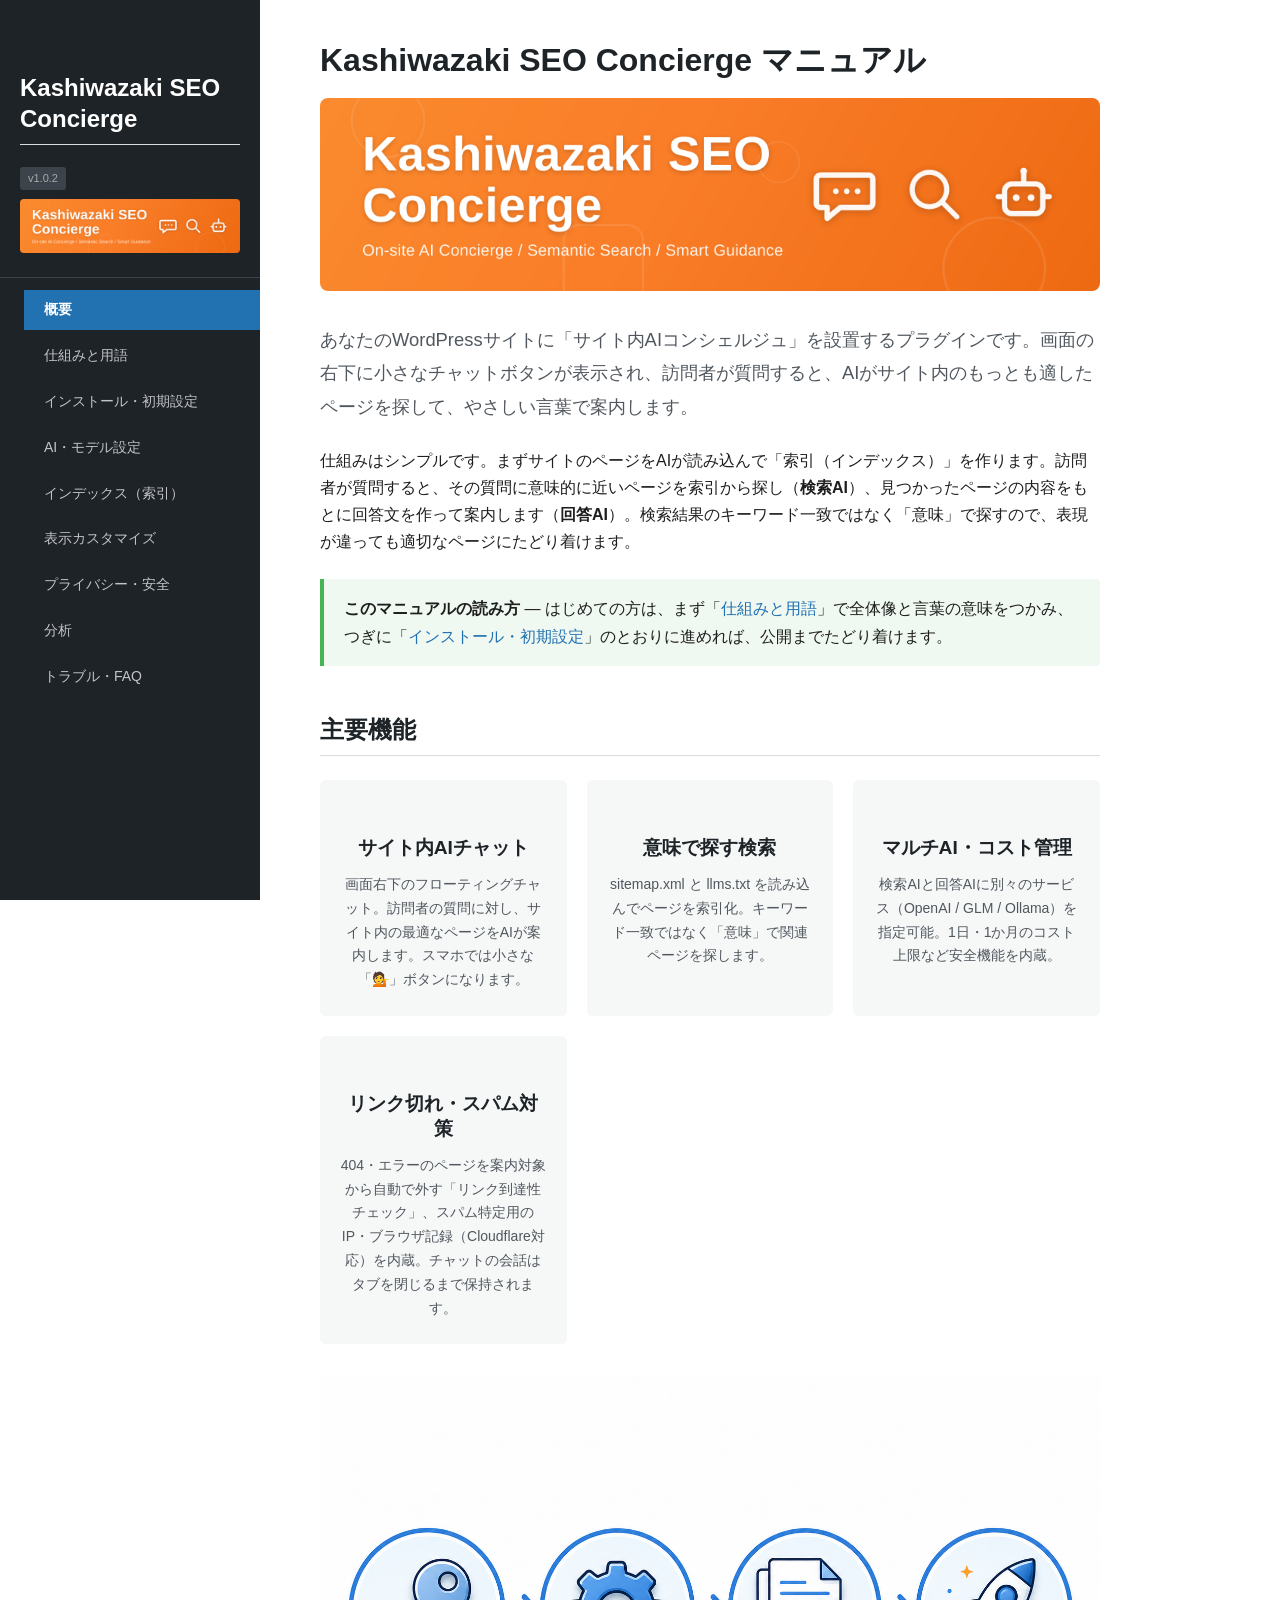
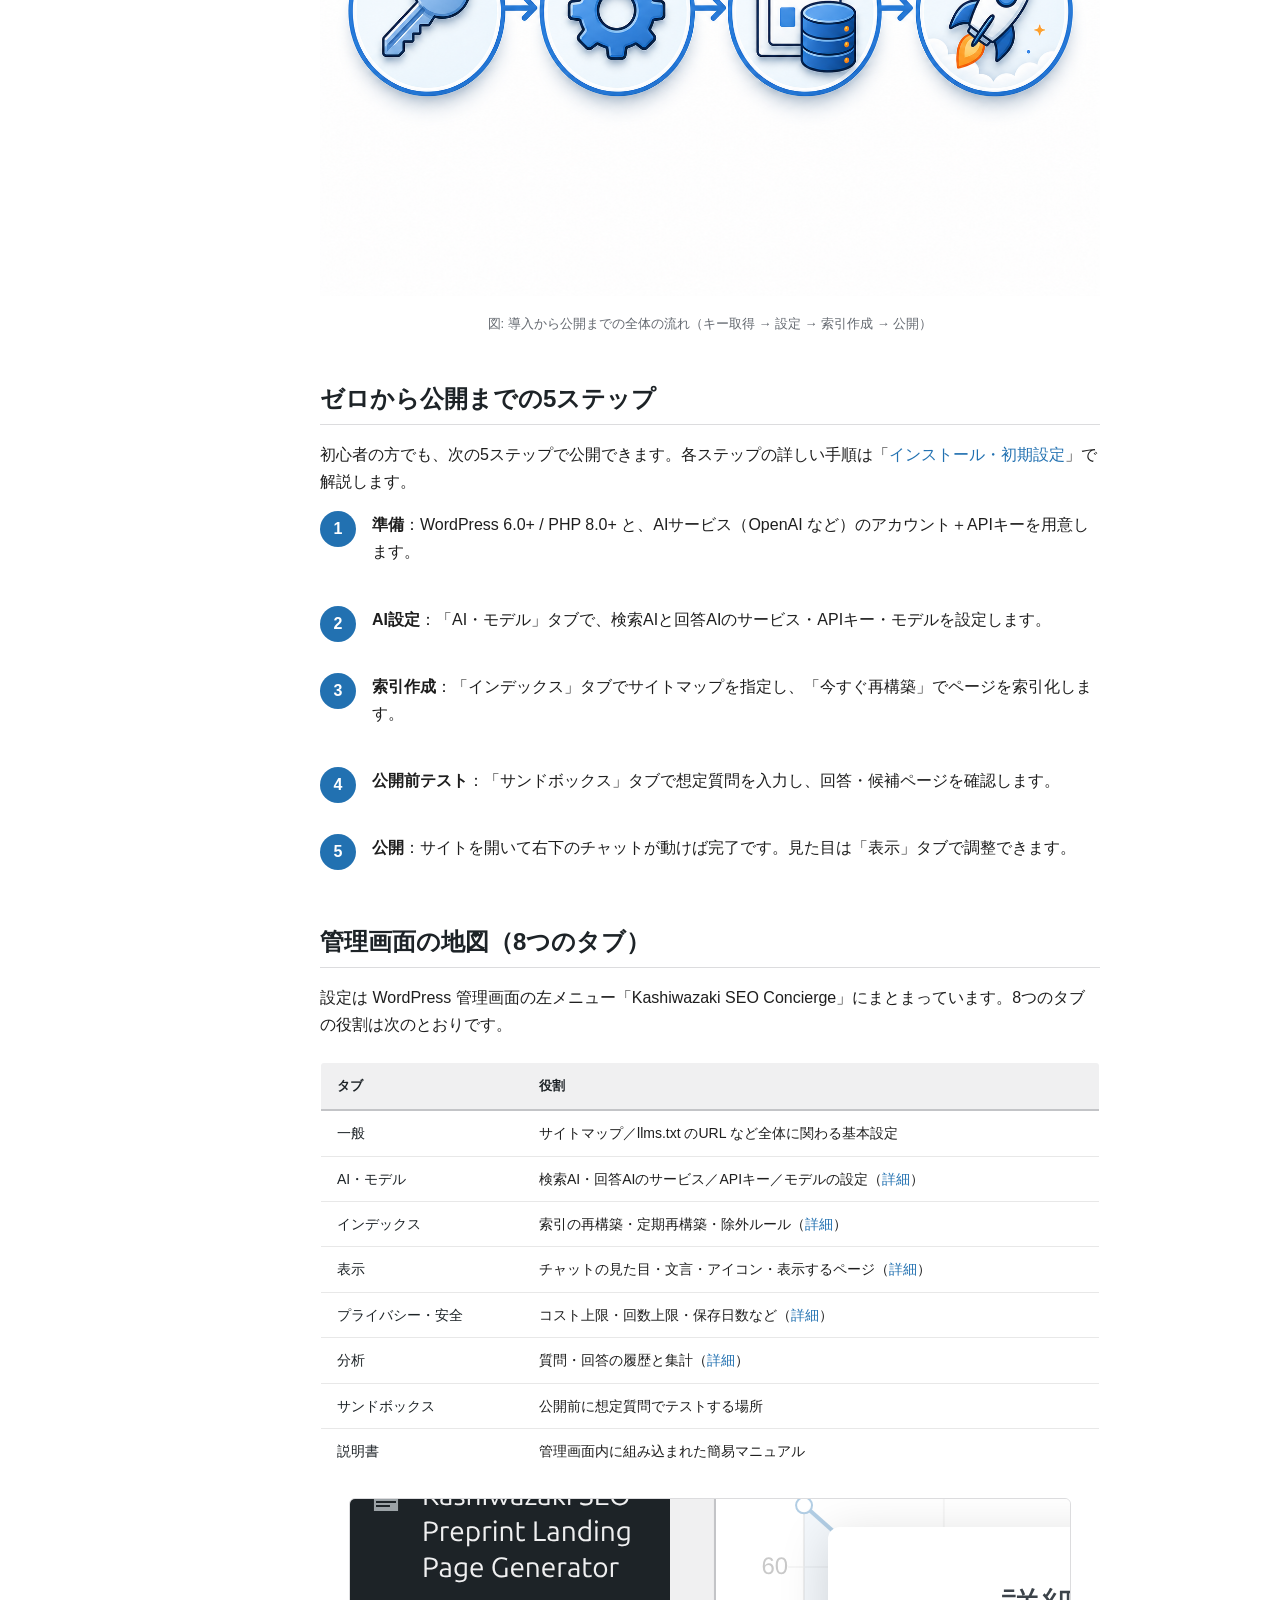
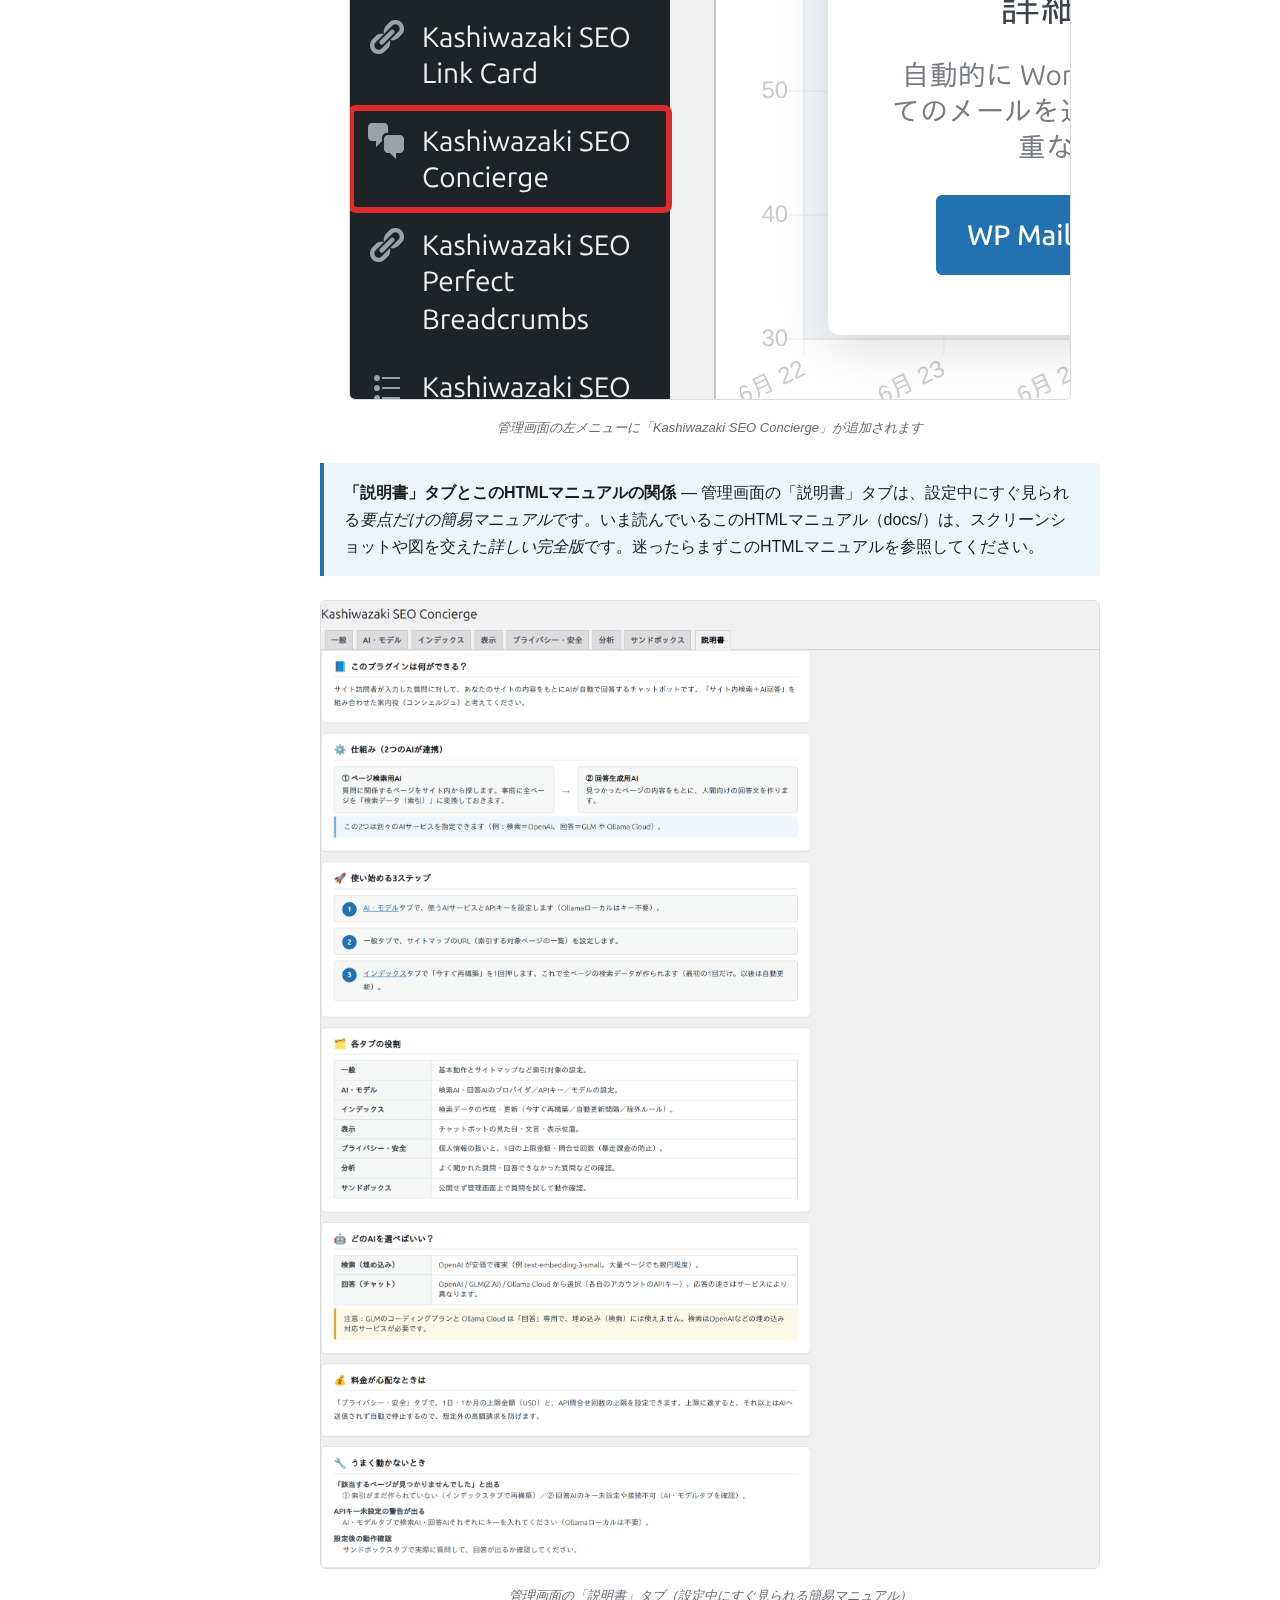
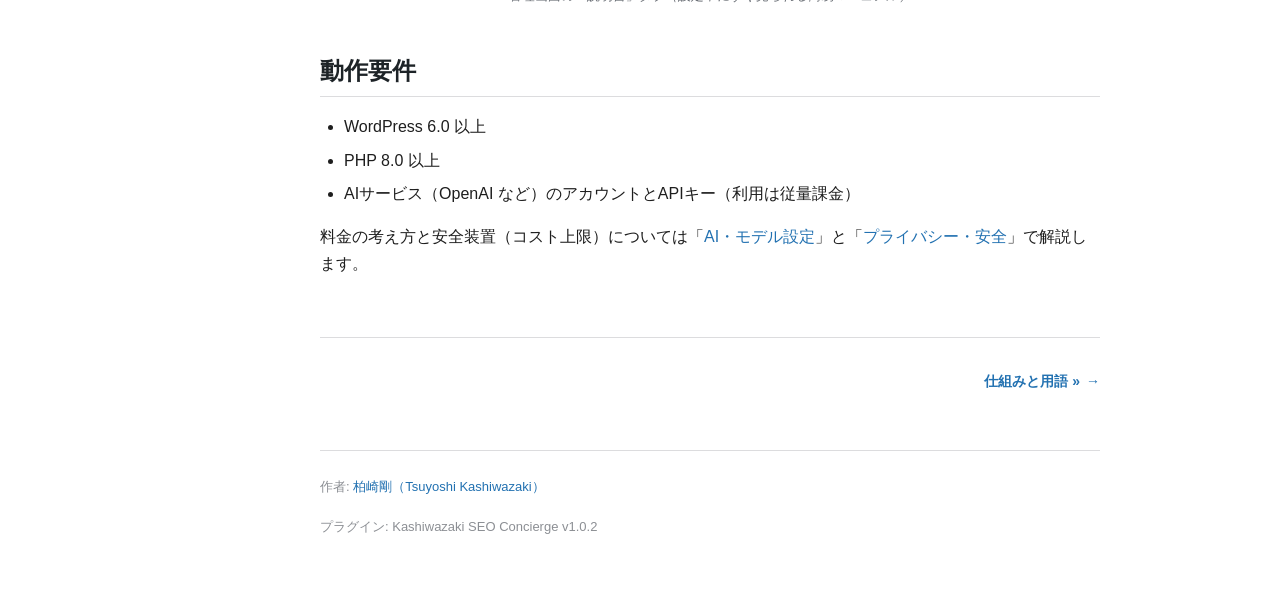
==== commit 853b0697: "Update to v1.0.2 - 新しさを尋ねる質問で更新日の新しいページを案内するよう検索結果を並べ替え - 回答AIに渡す候補へ最終更新日を付与し、回答文で日付を示せるように - API キー" ====
--- a/docs/index.html
+++ b/docs/index.html
@@ -11,7 +11,7 @@
     <nav class="sidebar">
         <div class="sidebar-header">
             <h2 style="color:#fff;">Kashiwazaki SEO Concierge</h2>
-            <span class="version">v1.0.1</span>
+            <span class="version">v1.0.2</span>
             <img src="images/main-visual.png" alt="" style="width:100%;border-radius:4px;margin-top:8px;">
         </div>
         <ul>
@@ -139,7 +139,7 @@
 
         <footer class="manual-footer">
             <p>作者: <a href="https://www.tsuyoshikashiwazaki.jp/profile/" target="_blank" rel="noopener">柏崎剛（Tsuyoshi Kashiwazaki）</a></p>
-            <p>プラグイン: Kashiwazaki SEO Concierge v1.0.1</p>
+            <p>プラグイン: Kashiwazaki SEO Concierge v1.0.2</p>
         </footer>
     </main>
 
